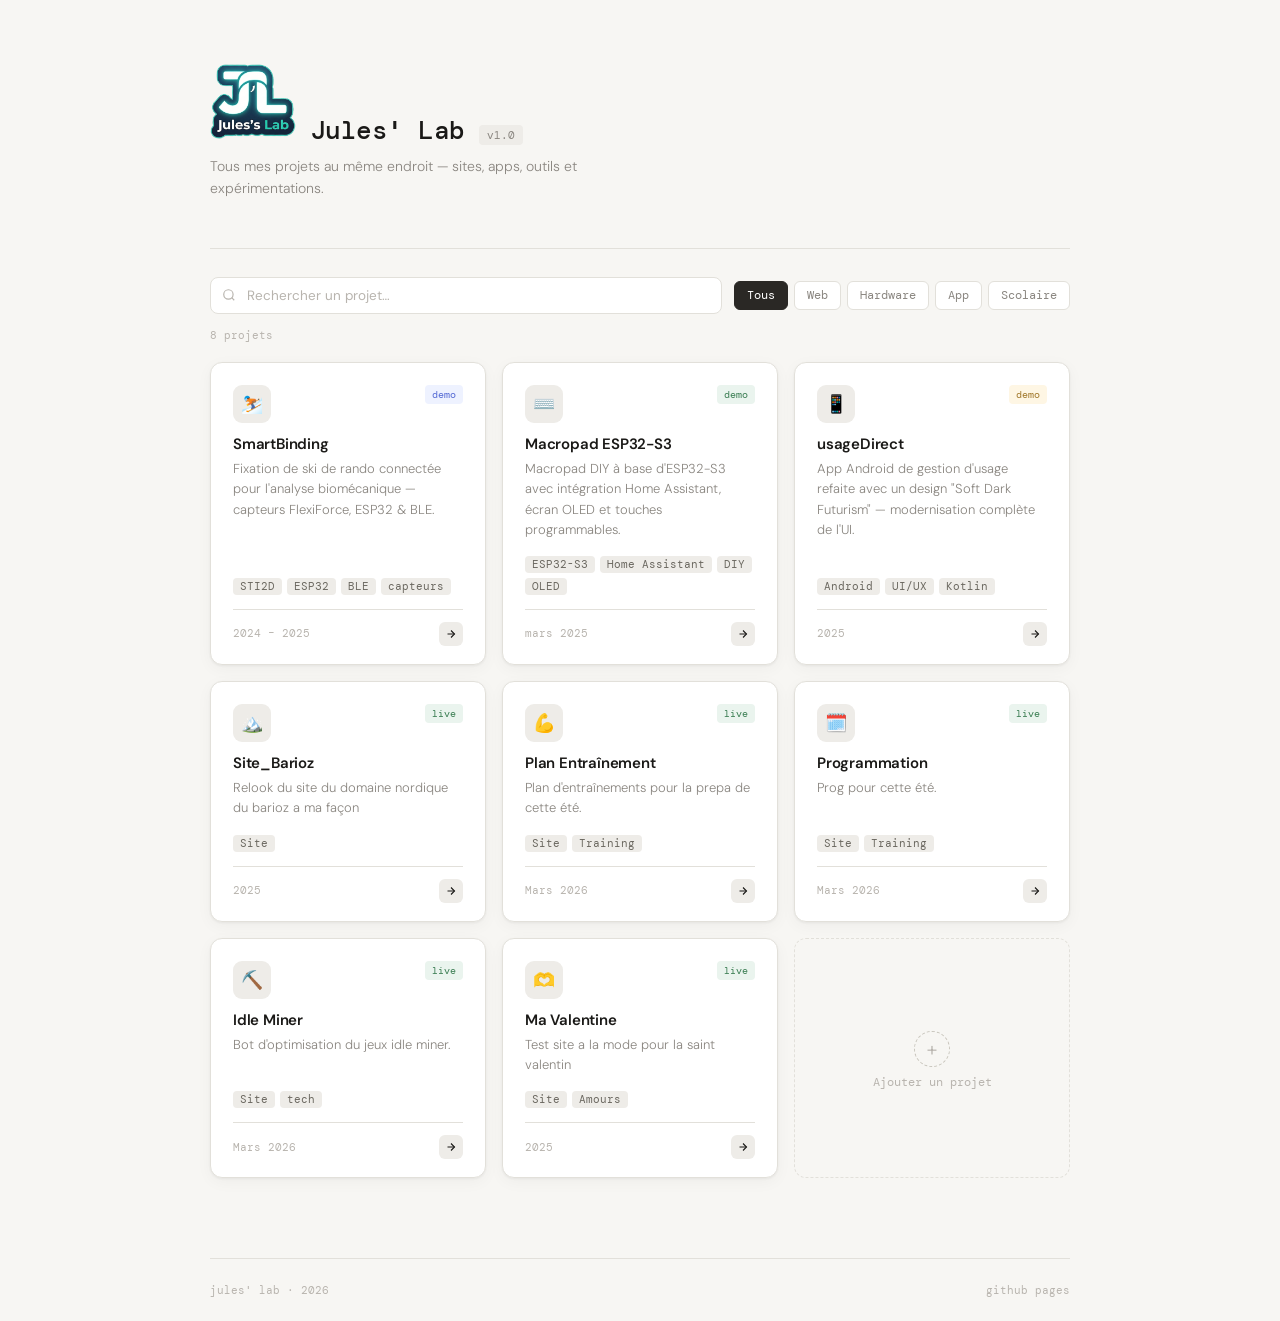
==== index.html @ f03b9541 "Update project cards in index.html" ====
<!DOCTYPE html>
<html lang="fr">
<head>
  <meta charset="UTF-8" />
  <meta name="viewport" content="width=device-width, initial-scale=1.0" />
  <title>Jules' Lab</title>
  <link rel="icon" type="image/png" href="logo3.png" />
  <link rel="preconnect" href="https://fonts.googleapis.com" />
  <link href="https://fonts.googleapis.com/css2?family=DM+Mono:ital,wght@0,300;0,400;0,500;1,300&family=DM+Sans:wght@300;400;500;600&display=swap" rel="stylesheet" />
  <style>
    *, *::before, *::after { box-sizing: border-box; margin: 0; padding: 0; }

    :root {
      --bg: #f7f6f3;
      --surface: #ffffff;
      --border: #e2e0da;
      --border-hover: #c8c5bc;
      --text: #1a1917;
      --text-muted: #8a8680;
      --text-light: #b8b4ae;
      --accent: #2a2825;
      --tag-bg: #eeece8;
      --tag-text: #6b6860;
      --shadow: 0 1px 3px rgba(0,0,0,0.06), 0 4px 16px rgba(0,0,0,0.04);
      --shadow-hover: 0 2px 8px rgba(0,0,0,0.08), 0 12px 32px rgba(0,0,0,0.08);
      --radius: 12px;
    }

    body {
      font-family: 'DM Sans', sans-serif;
      background: var(--bg);
      color: var(--text);
      min-height: 100vh;
      padding: 0 24px;
    }

    /* ── HEADER ── */
    header {
      max-width: 860px;
      margin: 0 auto;
      padding: 64px 0 48px;
      display: flex;
      flex-direction: column;
      gap: 8px;
      border-bottom: 1px solid var(--border);
    }

    .header-top {
      display: flex;
      align-items: baseline;
      gap: 14px;
    }

    h1 {
      font-family: 'DM Mono', monospace;
      font-size: 26px;
      font-weight: 500;
      letter-spacing: -0.5px;
      color: var(--text);
    }

    .header-badge {
      font-family: 'DM Mono', monospace;
      font-size: 11px;
      color: var(--text-muted);
      background: var(--tag-bg);
      padding: 3px 8px;
      border-radius: 4px;
      font-weight: 400;
    }

    .header-desc {
      font-size: 14px;
      color: var(--text-muted);
      font-weight: 300;
      line-height: 1.6;
      max-width: 420px;
    }

    /* ── SEARCH / FILTER ── */
    .controls {
      max-width: 860px;
      margin: 0 auto;
      padding: 28px 0 0;
      display: flex;
      gap: 12px;
      align-items: center;
      flex-wrap: wrap;
    }

    .search-wrap {
      position: relative;
      flex: 1;
      min-width: 200px;
    }

    .search-wrap svg {
      position: absolute;
      left: 12px;
      top: 50%;
      transform: translateY(-50%);
      color: var(--text-light);
    }

    input[type="search"] {
      width: 100%;
      padding: 9px 12px 9px 36px;
      border: 1px solid var(--border);
      border-radius: 8px;
      background: var(--surface);
      font-family: 'DM Sans', sans-serif;
      font-size: 13.5px;
      color: var(--text);
      outline: none;
      transition: border-color 0.15s;
    }

    input[type="search"]:focus { border-color: var(--border-hover); }
    input[type="search"]::placeholder { color: var(--text-light); }

    .filters {
      display: flex;
      gap: 6px;
      flex-wrap: wrap;
    }

    .filter-btn {
      font-family: 'DM Mono', monospace;
      font-size: 11.5px;
      padding: 6px 12px;
      border: 1px solid var(--border);
      border-radius: 6px;
      background: var(--surface);
      color: var(--text-muted);
      cursor: pointer;
      transition: all 0.15s;
      white-space: nowrap;
    }

    .filter-btn:hover { border-color: var(--border-hover); color: var(--text); }
    .filter-btn.active { background: var(--accent); border-color: var(--accent); color: #fff; }

    /* ── STATS BAR ── */
    .stats {
      max-width: 860px;
      margin: 0 auto;
      padding: 14px 0 20px;
      display: flex;
      align-items: center;
      gap: 6px;
    }

    .stats-count {
      font-family: 'DM Mono', monospace;
      font-size: 11px;
      color: var(--text-light);
    }

    /* ── GRID ── */
    .grid {
      max-width: 860px;
      margin: 0 auto;
      display: grid;
      grid-template-columns: repeat(auto-fill, minmax(260px, 1fr));
      gap: 16px;
      padding-bottom: 80px;
    }

    /* ── CARD ── */
    .card {
      background: var(--surface);
      border: 1px solid var(--border);
      border-radius: var(--radius);
      padding: 22px 22px 18px;
      display: flex;
      flex-direction: column;
      gap: 0;
      box-shadow: var(--shadow);
      transition: box-shadow 0.2s, border-color 0.2s, transform 0.2s;
      cursor: pointer;
      text-decoration: none;
      color: inherit;
      position: relative;
      overflow: hidden;
    }

    .card:hover {
      box-shadow: var(--shadow-hover);
      border-color: var(--border-hover);
      transform: translateY(-2px);
    }

    .card.wip { opacity: 0.72; }

    .card-header {
      display: flex;
      align-items: flex-start;
      justify-content: space-between;
      margin-bottom: 12px;
    }

    .card-icon {
      width: 38px;
      height: 38px;
      border-radius: 9px;
      background: var(--tag-bg);
      display: flex;
      align-items: center;
      justify-content: center;
      font-size: 18px;
      flex-shrink: 0;
    }

    .card-status {
      font-family: 'DM Mono', monospace;
      font-size: 10px;
      padding: 3px 7px;
      border-radius: 4px;
      font-weight: 400;
    }

    .status-live   { background: #eaf4ee; color: #3a7d52; }
    .status-wip    { background: #fef6e4; color: #a0772a; }
    .status-demo   { background: #eef2ff; color: #5469d4; }

    .card-title {
      font-size: 15px;
      font-weight: 600;
      letter-spacing: -0.2px;
      margin-bottom: 5px;
      line-height: 1.3;
    }

    .card-desc {
      font-size: 13px;
      color: var(--text-muted);
      line-height: 1.55;
      font-weight: 300;
      flex: 1;
      margin-bottom: 16px;
    }

    .card-tags {
      display: flex;
      flex-wrap: wrap;
      gap: 5px;
      margin-bottom: 14px;
    }

    .tag {
      font-family: 'DM Mono', monospace;
      font-size: 10.5px;
      background: var(--tag-bg);
      color: var(--tag-text);
      padding: 2px 7px;
      border-radius: 4px;
    }

    .card-footer {
      display: flex;
      align-items: center;
      justify-content: space-between;
      padding-top: 12px;
      border-top: 1px solid var(--border);
    }

    .card-date {
      font-family: 'DM Mono', monospace;
      font-size: 10.5px;
      color: var(--text-light);
    }

    .card-arrow {
      width: 24px;
      height: 24px;
      border-radius: 6px;
      background: var(--tag-bg);
      display: flex;
      align-items: center;
      justify-content: center;
      transition: background 0.15s;
    }

    .card:hover .card-arrow { background: var(--accent); }
    .card:hover .card-arrow svg { color: #fff; }

    /* ── ADD CARD ── */
    .card-add {
      border: 1.5px dashed var(--border);
      background: transparent;
      box-shadow: none;
      align-items: center;
      justify-content: center;
      gap: 8px;
      min-height: 160px;
      opacity: 0.7;
      cursor: default;
    }

    .card-add:hover {
      border-color: var(--border-hover);
      transform: none;
      box-shadow: none;
      opacity: 1;
    }

    .card-add-icon {
      width: 36px;
      height: 36px;
      border-radius: 50%;
      border: 1.5px dashed var(--border-hover);
      display: flex;
      align-items: center;
      justify-content: center;
      color: var(--text-light);
      font-size: 20px;
      font-weight: 300;
    }

    .card-add-label {
      font-family: 'DM Mono', monospace;
      font-size: 11.5px;
      color: var(--text-light);
    }

    /* ── EMPTY STATE ── */
    .empty {
      grid-column: 1/-1;
      text-align: center;
      padding: 60px 0;
      color: var(--text-light);
      font-size: 13px;
      font-family: 'DM Mono', monospace;
    }

    /* ── FOOTER ── */
    footer {
      max-width: 860px;
      margin: 0 auto;
      padding: 24px 0;
      border-top: 1px solid var(--border);
      display: flex;
      align-items: center;
      justify-content: space-between;
    }

    .footer-text {
      font-family: 'DM Mono', monospace;
      font-size: 11px;
      color: var(--text-light);
    }

    /* ── RESPONSIVE ── */
    @media (max-width: 520px) {
      body { padding: 0 16px; }
      header { padding: 40px 0 32px; }
      h1 { font-size: 22px; }
      .grid { grid-template-columns: 1fr; }
    }

    /* ── ANIMATIONS ── */
    .card { animation: fadeUp 0.3s ease both; }
    @keyframes fadeUp {
      from { opacity: 0; transform: translateY(10px); }
      to   { opacity: 1; transform: translateY(0); }
    }

    .hidden { display: none !important; }
  </style>
</head>
<body>

<header>
  <div class="header-top">
  <img src="logo3.png" alt="" height="75" style="display:block;" />
  <h1>Jules' Lab</h1>
  <span class="header-badge">v1.0</span>
</div>
  <p class="header-desc">Tous mes projets au même endroit — sites, apps, outils et expérimentations.</p>
</header>

<div class="controls">
  <div class="search-wrap">
    <svg width="14" height="14" fill="none" stroke="currentColor" stroke-width="2" viewBox="0 0 24 24">
      <circle cx="11" cy="11" r="8"/><line x1="21" y1="21" x2="16.65" y2="16.65"/>
    </svg>
    <input type="search" id="searchInput" placeholder="Rechercher un projet…" />
  </div>
  <div class="filters">
    <button class="filter-btn active" data-filter="all">Tous</button>
    <button class="filter-btn" data-filter="web">Web</button>
    <button class="filter-btn" data-filter="hardware">Hardware</button>
    <button class="filter-btn" data-filter="app">App</button>
    <button class="filter-btn" data-filter="scolaire">Scolaire</button>
  </div>
</div>

<div class="stats">
  <span class="stats-count" id="statsCount"></span>
</div>

<div class="grid" id="grid">

  <!-- ═══════════════════════════════════════════════
       PROJETS — pour en ajouter un, copie un bloc
       .card et modifie les infos. C'est tout !
       ═══════════════════════════════════════════════ -->

  <!--
    TEMPLATE À COPIER :

    <a class="card" href="URL_DU_SITE" target="_blank" rel="noopener"
       data-tags="web,app,hardware,scolaire" data-title="Nom du projet">
      <div class="card-header">
        <div class="card-icon">🔧</div>
        <span class="card-status status-live">live</span>
      </span>  ← status-live | status-wip | status-demo
      </div>
      <div class="card-title">Nom du projet</div>
      <div class="card-desc">Description courte du projet.</div>
      <div class="card-tags">
        <span class="tag">tag1</span>
        <span class="tag">tag2</span>
      </div>
      <div class="card-footer">
        <span class="card-date">mars 2025</span>
        <span class="card-arrow">
          <svg width="12" height="12" fill="none" stroke="currentColor" stroke-width="2.2" viewBox="0 0 24 24">
            <line x1="5" y1="12" x2="19" y2="12"/>
            <polyline points="12 5 19 12 12 19"/>
          </svg>
        </span>
      </div>
    </a>
  -->

  <!-- PROJET 1 : SmartBinding -->
  <a class="card" href="#" target="_blank" rel="noopener"
     data-tags="scolaire,hardware" data-title="SmartBinding">
    <div class="card-header">
      <div class="card-icon">⛷️</div>
      <span class="card-status status-demo">demo</span>
    </div>
    <div class="card-title">SmartBinding</div>
    <div class="card-desc">Fixation de ski de rando connectée pour l'analyse biomécanique — capteurs FlexiForce, ESP32 & BLE.</div>
    <div class="card-tags">
      <span class="tag">STI2D</span>
      <span class="tag">ESP32</span>
      <span class="tag">BLE</span>
      <span class="tag">capteurs</span>
    </div>
    <div class="card-footer">
      <span class="card-date">2024 – 2025</span>
      <span class="card-arrow">
        <svg width="12" height="12" fill="none" stroke="currentColor" stroke-width="2.2" viewBox="0 0 24 24">
          <line x1="5" y1="12" x2="19" y2="12"/>
          <polyline points="12 5 19 12 12 19"/>
        </svg>
      </span>
    </div>
  </a>

  <!-- PROJET 2 : Macropad ESP32 -->
  <a class="card" href="#" target="_blank" rel="noopener"
     data-tags="hardware" data-title="Macropad ESP32">
    <div class="card-header">
      <div class="card-icon">⌨️</div>
      <span class="card-status status-live">demo</span>
    </div>
    <div class="card-title">Macropad ESP32-S3</div>
    <div class="card-desc">Macropad DIY à base d'ESP32-S3 avec intégration Home Assistant, écran OLED et touches programmables.</div>
    <div class="card-tags">
      <span class="tag">ESP32-S3</span>
      <span class="tag">Home Assistant</span>
      <span class="tag">DIY</span>
      <span class="tag">OLED</span>
    </div>
    <div class="card-footer">
      <span class="card-date">mars 2025</span>
      <span class="card-arrow">
        <svg width="12" height="12" fill="none" stroke="currentColor" stroke-width="2.2" viewBox="0 0 24 24">
          <line x1="5" y1="12" x2="19" y2="12"/>
          <polyline points="12 5 19 12 12 19"/>
        </svg>
      </span>
    </div>
  </a>

  <!-- PROJET 3 : usageDirect -->
  <a class="card" href="#" target="_blank" rel="noopener"
     data-tags="app" data-title="usageDirect">
    <div class="card-header">
      <div class="card-icon">📱</div>
      <span class="card-status status-wip">demo</span>
    </div>
    <div class="card-title">usageDirect</div>
    <div class="card-desc">App Android de gestion d'usage refaite avec un design "Soft Dark Futurism" — modernisation complète de l'UI.</div>
    <div class="card-tags">
      <span class="tag">Android</span>
      <span class="tag">UI/UX</span>
      <span class="tag">Kotlin</span>
    </div>
    <div class="card-footer">
      <span class="card-date">2025</span>
      <span class="card-arrow">
        <svg width="12" height="12" fill="none" stroke="currentColor" stroke-width="2.2" viewBox="0 0 24 24">
          <line x1="5" y1="12" x2="19" y2="12"/>
          <polyline points="12 5 19 12 12 19"/>
        </svg>
      </span>
    </div>
  </a>

  <a class="card" href="Barioz/index.html" target="_blank" rel="noopener"
   data-tags="web" data-title="Site_Barioz">
  <div class="card-header">
    <div class="card-icon">🏔️​</div>
    <span class="card-status status-live">live</span>
  </div>
  <div class="card-title">Site_Barioz</div>
  <div class="card-desc">Relook du site du domaine nordique du barioz a ma façon</div>
  <div class="card-tags">
    <span class="tag">Site</span>
  </div>
  <div class="card-footer">
    <span class="card-date">2025</span>
    <span class="card-arrow">
      <svg width="12" height="12" fill="none" stroke="currentColor" stroke-width="2.2" viewBox="0 0 24 24">
        <line x1="5" y1="12" x2="19" y2="12"/>
        <polyline points="12 5 19 12 12 19"/>
      </svg>
    </span>
  </div>
</a>

  <a class="card" href="Training/training_app_full(1).html" target="_blank" rel="noopener"
       data-tags="web" data-title="Plan Entraînement">
      <div class="card-header">
        <div class="card-icon">💪</div>
        <span class="card-status status-live">live</span>
      </div>
      <div class="card-title">Plan Entraînement</div>
      <div class="card-desc">Plan d'entraînements pour la prepa de cette été.</div>
      <div class="card-tags">
        <span class="tag">Site</span>
        <span class="tag">Training</span>
      </div>
      <div class="card-footer">
        <span class="card-date">Mars 2026</span>
        <span class="card-arrow">
          <svg width="12" height="12" fill="none" stroke="currentColor" stroke-width="2.2" viewBox="0 0 24 24">
            <line x1="5" y1="12" x2="19" y2="12"/>
            <polyline points="12 5 19 12 12 19"/>
          </svg>
        </span>
      </div>
    </a>

  <a class="card" href="Training/training-plan(1).jsx" target="_blank" rel="noopener"
       data-tags="web" data-title="Programmation">
      <div class="card-header">
        <div class="card-icon">🗓️</div>
        <span class="card-status status-live">live</span>
      </div>
      <div class="card-title">Programmation</div>
      <div class="card-desc">Prog pour cette été.</div>
      <div class="card-tags">
        <span class="tag">Site</span>
        <span class="tag">Training</span>
      </div>
      <div class="card-footer">
        <span class="card-date">Mars 2026</span>
        <span class="card-arrow">
          <svg width="12" height="12" fill="none" stroke="currentColor" stroke-width="2.2" viewBox="0 0 24 24">
            <line x1="5" y1="12" x2="19" y2="12"/>
            <polyline points="12 5 19 12 12 19"/>
          </svg>
        </span>
      </div>
    </a>
  
  <a class="card" href="Idle/Idle-miner" target="_blank" rel="noopener"
       data-tags="web" data-title="Idle-miner">
      <div class="card-header">
        <div class="card-icon">​⛏️</div>
        <span class="card-status status-live">live</span>
      </div>
      <div class="card-title">Idle Miner</div>
      <div class="card-desc">Bot d'optimisation du jeux idle miner.</div>
      <div class="card-tags">
        <span class="tag">Site</span>
        <span class="tag">tech</span>
      </div>
      <div class="card-footer">
        <span class="card-date">Mars 2026</span>
        <span class="card-arrow">
          <svg width="12" height="12" fill="none" stroke="currentColor" stroke-width="2.2" viewBox="0 0 24 24">
            <line x1="5" y1="12" x2="19" y2="12"/>
            <polyline points="12 5 19 12 12 19"/>
          </svg>
        </span>
      </div>
    </a>

  
  
  <a class="card" href="Ma-Valentine" target="_blank" rel="noopener"
       data-tags="web" data-title="Ma Valentine">
      <div class="card-header">
        <div class="card-icon">​🫶</div>
        <span class="card-status status-live">live</span>
      </div>
      <div class="card-title">Ma Valentine</div>
      <div class="card-desc">Test site a la mode pour la saint valentin</div>
      <div class="card-tags">
        <span class="tag">Site</span>
        <span class="tag">Amours</span>
      </div>
      <div class="card-footer">
        <span class="card-date">2025</span>
        <span class="card-arrow">
          <svg width="12" height="12" fill="none" stroke="currentColor" stroke-width="2.2" viewBox="0 0 24 24">
            <line x1="5" y1="12" x2="19" y2="12"/>
            <polyline points="12 5 19 12 12 19"/>
          </svg>
        </span>
      </div>
    </a>
  
  <!-- CARTE "AJOUTER UN PROJET" — ne pas supprimer -->
  <div class="card card-add" aria-hidden="true" id="addCard">
    <div class="card-add-icon">+</div>
    <span class="card-add-label">Ajouter un projet</span>
  </div>

</div>

<footer>
  <span class="footer-text">jules' lab · <span id="year"></span></span>
  <span class="footer-text">github pages</span>
</footer>

<script>
  // ── Année auto
  document.getElementById('year').textContent = new Date().getFullYear();

  // ── Récupère toutes les cartes projet (pas la carte "ajouter")
  const allCards = () => [...document.querySelectorAll('.card:not(.card-add)')];
  const statsEl  = document.getElementById('statsCount');
  const addCard  = document.getElementById('addCard');

  function updateStats(visible) {
    const total = allCards().length;
    statsEl.textContent = visible === total
      ? `${total} projet${total > 1 ? 's' : ''}`
      : `${visible} / ${total} projet${total > 1 ? 's' : ''}`;
  }

  function applyFilters() {
    const search     = document.getElementById('searchInput').value.toLowerCase().trim();
    const activeBtn  = document.querySelector('.filter-btn.active');
    const filter     = activeBtn ? activeBtn.dataset.filter : 'all';
    let visibleCount = 0;

    allCards().forEach(card => {
      const title = (card.dataset.title || '').toLowerCase();
      const desc  = (card.querySelector('.card-desc')?.textContent || '').toLowerCase();
      const tags  = (card.dataset.tags || '').toLowerCase();

      const matchSearch = !search || title.includes(search) || desc.includes(search) || tags.includes(search);
      const matchFilter = filter === 'all' || tags.includes(filter);

      if (matchSearch && matchFilter) {
        card.classList.remove('hidden');
        visibleCount++;
      } else {
        card.classList.add('hidden');
      }
    });

    // Affiche/cache la carte "ajouter" selon l'état des filtres
    addCard.classList.toggle('hidden', !!(search || filter !== 'all'));

    // Empty state
    let emptyEl = document.getElementById('emptyState');
    if (visibleCount === 0) {
      if (!emptyEl) {
        emptyEl = document.createElement('div');
        emptyEl.id = 'emptyState';
        emptyEl.className = 'empty';
        emptyEl.textContent = 'Aucun projet trouvé.';
        document.getElementById('grid').appendChild(emptyEl);
      }
    } else if (emptyEl) {
      emptyEl.remove();
    }

    updateStats(visibleCount);
  }

  // ── Event listeners
  document.getElementById('searchInput').addEventListener('input', applyFilters);

  document.querySelectorAll('.filter-btn').forEach(btn => {
    btn.addEventListener('click', () => {
      document.querySelectorAll('.filter-btn').forEach(b => b.classList.remove('active'));
      btn.classList.add('active');
      applyFilters();
    });
  });

  // ── Init
  applyFilters();
</script>

</body>
</html>
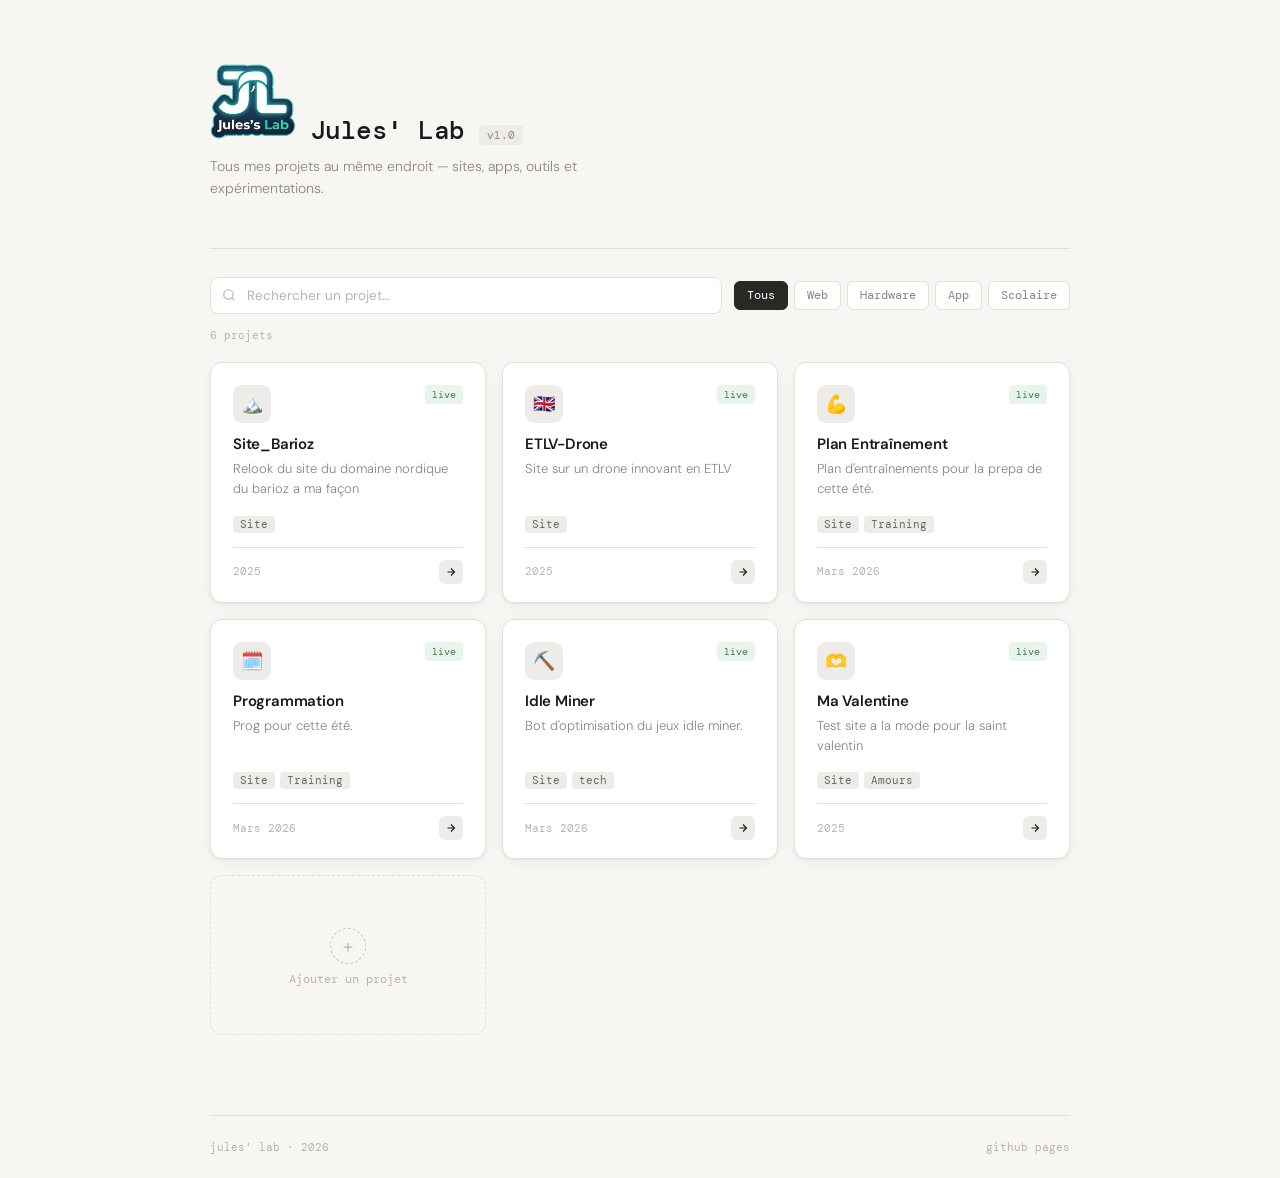
==== commit 554aed29: "Update index.html" ====
--- a/index.html
+++ b/index.html
@@ -435,83 +435,10 @@
   -->
 
   <!-- PROJET 1 : SmartBinding -->
-  <a class="card" href="#" target="_blank" rel="noopener"
-     data-tags="scolaire,hardware" data-title="SmartBinding">
-    <div class="card-header">
-      <div class="card-icon">⛷️</div>
-      <span class="card-status status-demo">demo</span>
-    </div>
-    <div class="card-title">SmartBinding</div>
-    <div class="card-desc">Fixation de ski de rando connectée pour l'analyse biomécanique — capteurs FlexiForce, ESP32 & BLE.</div>
-    <div class="card-tags">
-      <span class="tag">STI2D</span>
-      <span class="tag">ESP32</span>
-      <span class="tag">BLE</span>
-      <span class="tag">capteurs</span>
-    </div>
-    <div class="card-footer">
-      <span class="card-date">2024 – 2025</span>
-      <span class="card-arrow">
-        <svg width="12" height="12" fill="none" stroke="currentColor" stroke-width="2.2" viewBox="0 0 24 24">
-          <line x1="5" y1="12" x2="19" y2="12"/>
-          <polyline points="12 5 19 12 12 19"/>
-        </svg>
-      </span>
-    </div>
-  </a>
-
   <!-- PROJET 2 : Macropad ESP32 -->
-  <a class="card" href="#" target="_blank" rel="noopener"
-     data-tags="hardware" data-title="Macropad ESP32">
-    <div class="card-header">
-      <div class="card-icon">⌨️</div>
-      <span class="card-status status-live">demo</span>
-    </div>
-    <div class="card-title">Macropad ESP32-S3</div>
-    <div class="card-desc">Macropad DIY à base d'ESP32-S3 avec intégration Home Assistant, écran OLED et touches programmables.</div>
-    <div class="card-tags">
-      <span class="tag">ESP32-S3</span>
-      <span class="tag">Home Assistant</span>
-      <span class="tag">DIY</span>
-      <span class="tag">OLED</span>
-    </div>
-    <div class="card-footer">
-      <span class="card-date">mars 2025</span>
-      <span class="card-arrow">
-        <svg width="12" height="12" fill="none" stroke="currentColor" stroke-width="2.2" viewBox="0 0 24 24">
-          <line x1="5" y1="12" x2="19" y2="12"/>
-          <polyline points="12 5 19 12 12 19"/>
-        </svg>
-      </span>
-    </div>
-  </a>
-
   <!-- PROJET 3 : usageDirect -->
-  <a class="card" href="#" target="_blank" rel="noopener"
-     data-tags="app" data-title="usageDirect">
-    <div class="card-header">
-      <div class="card-icon">📱</div>
-      <span class="card-status status-wip">demo</span>
-    </div>
-    <div class="card-title">usageDirect</div>
-    <div class="card-desc">App Android de gestion d'usage refaite avec un design "Soft Dark Futurism" — modernisation complète de l'UI.</div>
-    <div class="card-tags">
-      <span class="tag">Android</span>
-      <span class="tag">UI/UX</span>
-      <span class="tag">Kotlin</span>
-    </div>
-    <div class="card-footer">
-      <span class="card-date">2025</span>
-      <span class="card-arrow">
-        <svg width="12" height="12" fill="none" stroke="currentColor" stroke-width="2.2" viewBox="0 0 24 24">
-          <line x1="5" y1="12" x2="19" y2="12"/>
-          <polyline points="12 5 19 12 12 19"/>
-        </svg>
-      </span>
-    </div>
-  </a>
-
-  <a class="card" href="Barioz/index.html" target="_blank" rel="noopener"
+  
+   <a class="card" href="Barioz/index.html" target="_blank" rel="noopener"
    data-tags="web" data-title="Site_Barioz">
   <div class="card-header">
     <div class="card-icon">🏔️​</div>
@@ -519,6 +446,28 @@
   </div>
   <div class="card-title">Site_Barioz</div>
   <div class="card-desc">Relook du site du domaine nordique du barioz a ma façon</div>
+  <div class="card-tags">
+    <span class="tag">Site</span>
+  </div>
+  <div class="card-footer">
+    <span class="card-date">2025</span>
+    <span class="card-arrow">
+      <svg width="12" height="12" fill="none" stroke="currentColor" stroke-width="2.2" viewBox="0 0 24 24">
+        <line x1="5" y1="12" x2="19" y2="12"/>
+        <polyline points="12 5 19 12 12 19"/>
+      </svg>
+    </span>
+  </div>
+</a>
+
+  <a class="card" href="ETLV/index.html" target="_blank" rel="noopener"
+   data-tags="web" data-title="ETLV-Drone">
+  <div class="card-header">
+    <div class="card-icon">🇬🇧​</div>
+    <span class="card-status status-live">live</span>
+  </div>
+  <div class="card-title">ETLV-Drone</div>
+  <div class="card-desc">Site sur un drone innovant en ETLV</div>
   <div class="card-tags">
     <span class="tag">Site</span>
   </div>
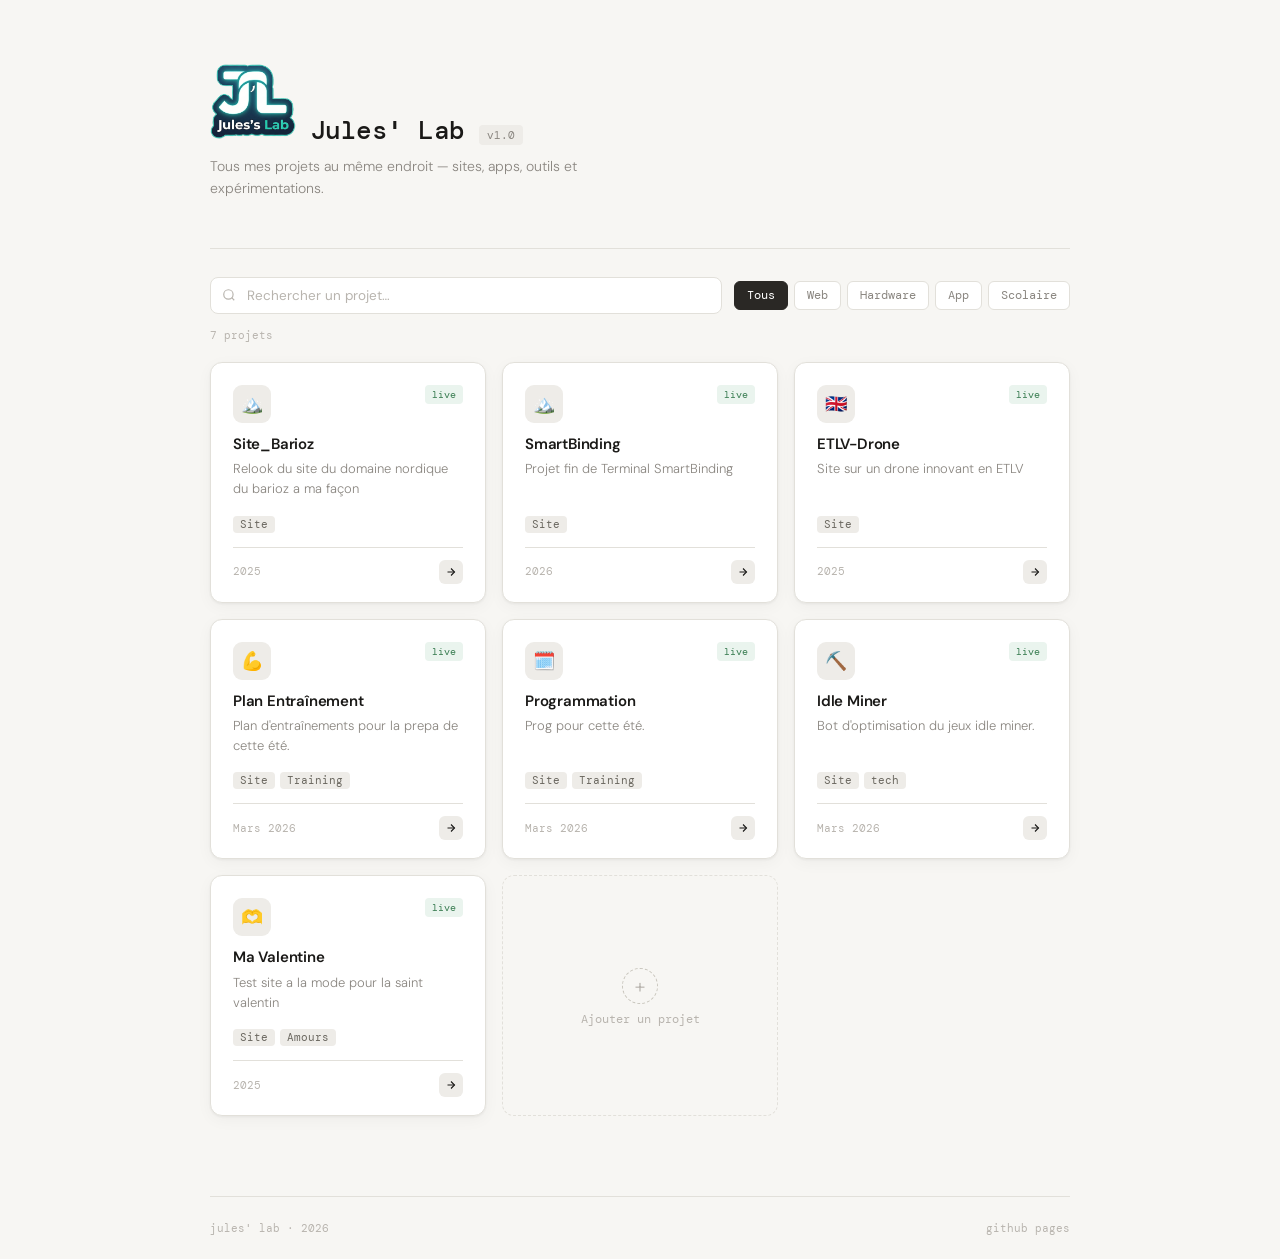
==== commit f3def2d9: "Add SmartBinding project card to index.html Added a new card for the SmartBinding project with relev" ====
--- a/index.html
+++ b/index.html
@@ -459,7 +459,31 @@
     </span>
   </div>
 </a>
-
+  
+
+<a class="card" href="SmartBinding/SmartBinding.html" target="_blank" rel="noopener"
+   data-tags="web" data-title="SmartBinding">
+  <div class="card-header">
+    <div class="card-icon">🏔️​</div>
+    <span class="card-status status-live">live</span>
+  </div>
+  <div class="card-title">SmartBinding</div>
+  <div class="card-desc">Projet fin de Terminal SmartBinding</div>
+  <div class="card-tags">
+    <span class="tag">Site</span>
+  </div>
+  <div class="card-footer">
+    <span class="card-date">2026</span>
+    <span class="card-arrow">
+      <svg width="12" height="12" fill="none" stroke="currentColor" stroke-width="2.2" viewBox="0 0 24 24">
+        <line x1="5" y1="12" x2="19" y2="12"/>
+        <polyline points="12 5 19 12 12 19"/>
+      </svg>
+    </span>
+  </div>
+</a>
+  
+  
   <a class="card" href="ETLV/index.html" target="_blank" rel="noopener"
    data-tags="web" data-title="ETLV-Drone">
   <div class="card-header">
@@ -482,7 +506,7 @@
   </div>
 </a>
 
-  <a class="card" href="Training/training_app_full(1).html" target="_blank" rel="noopener"
+  <a class="card" href="Training/index.html" target="_blank" rel="noopener"
        data-tags="web" data-title="Plan Entraînement">
       <div class="card-header">
         <div class="card-icon">💪</div>
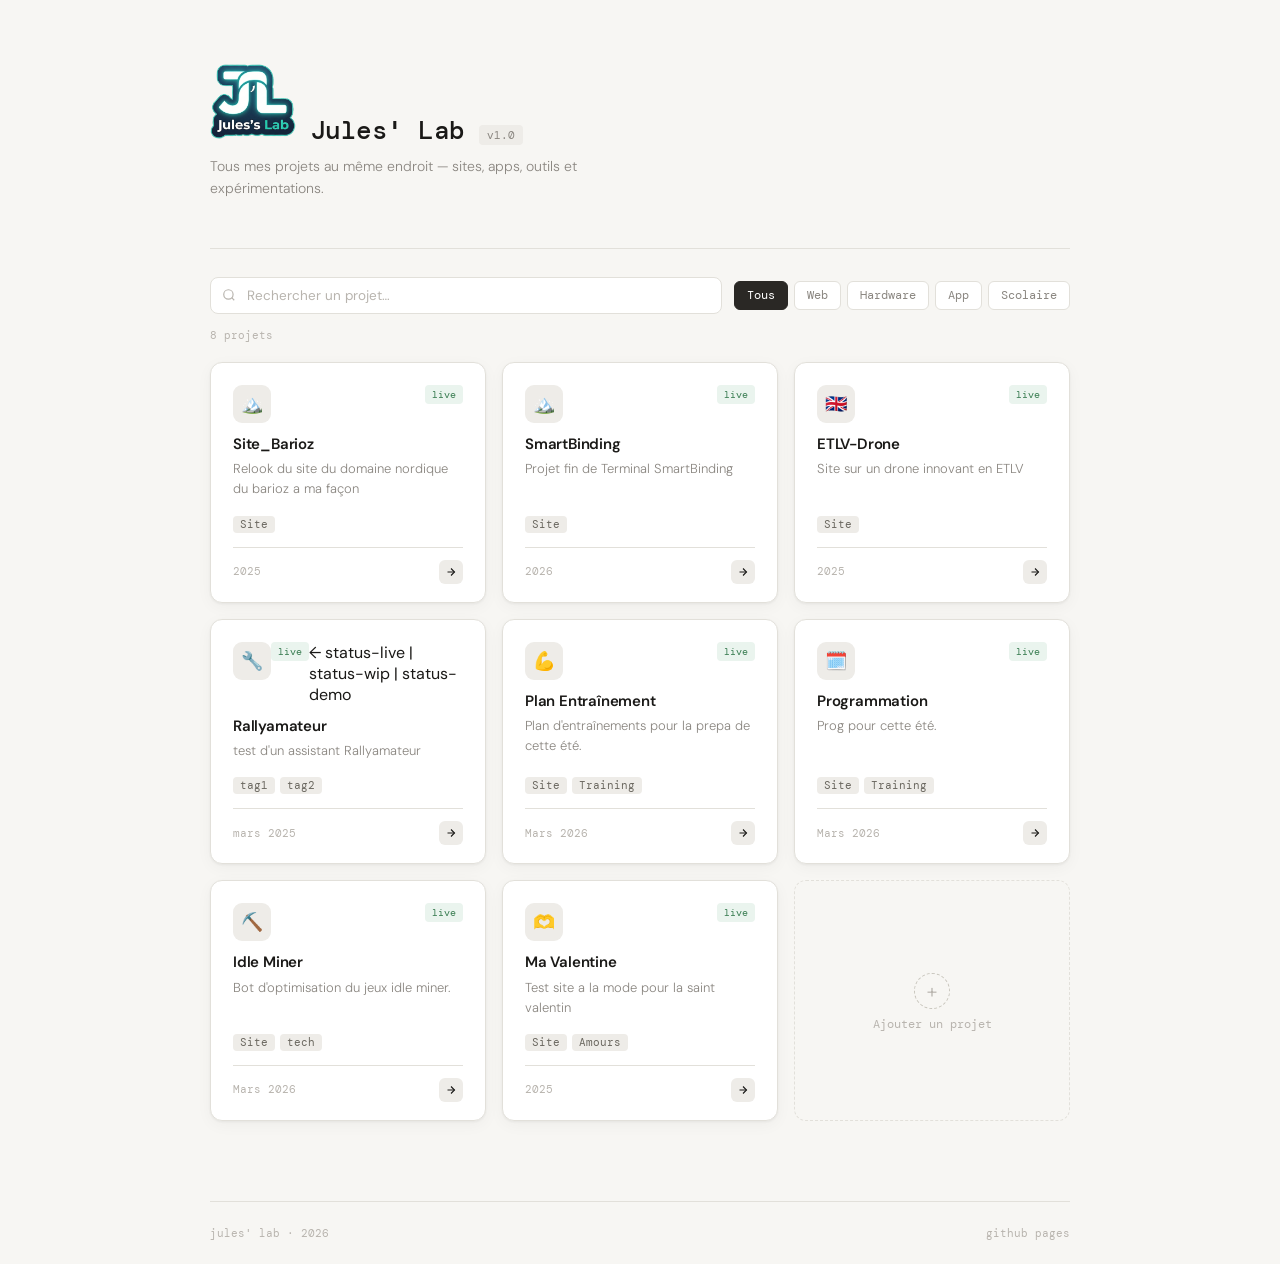
==== commit eee47fb6: "Update index.html" ====
--- a/index.html
+++ b/index.html
@@ -461,7 +461,7 @@
 </a>
   
 
-<a class="card" href="SmartBinding/SmartBinding.html" target="_blank" rel="noopener"
+<a class="card" href="SmartBinding/index.html" target="_blank" rel="noopener"
    data-tags="web" data-title="SmartBinding">
   <div class="card-header">
     <div class="card-icon">🏔️​</div>
@@ -505,6 +505,34 @@
     </span>
   </div>
 </a>
+
+
+
+    <a class="card" href="Rally/index.html" target="_blank" rel="noopener"
+       data-tags="web,app" data-title="Rallyamateur">
+      <div class="card-header">
+        <div class="card-icon">🔧</div>
+        <span class="card-status status-live">live</span>
+      </span>  ← status-live | status-wip | status-demo
+      </div>
+      <div class="card-title">Rallyamateur</div>
+      <div class="card-desc">test d'un assistant Rallyamateur</div>
+      <div class="card-tags">
+        <span class="tag">tag1</span>
+        <span class="tag">tag2</span>
+      </div>
+      <div class="card-footer">
+        <span class="card-date">mars 2025</span>
+        <span class="card-arrow">
+          <svg width="12" height="12" fill="none" stroke="currentColor" stroke-width="2.2" viewBox="0 0 24 24">
+            <line x1="5" y1="12" x2="19" y2="12"/>
+            <polyline points="12 5 19 12 12 19"/>
+          </svg>
+        </span>
+      </div>
+    </a>
+
+
 
   <a class="card" href="Training/index.html" target="_blank" rel="noopener"
        data-tags="web" data-title="Plan Entraînement">
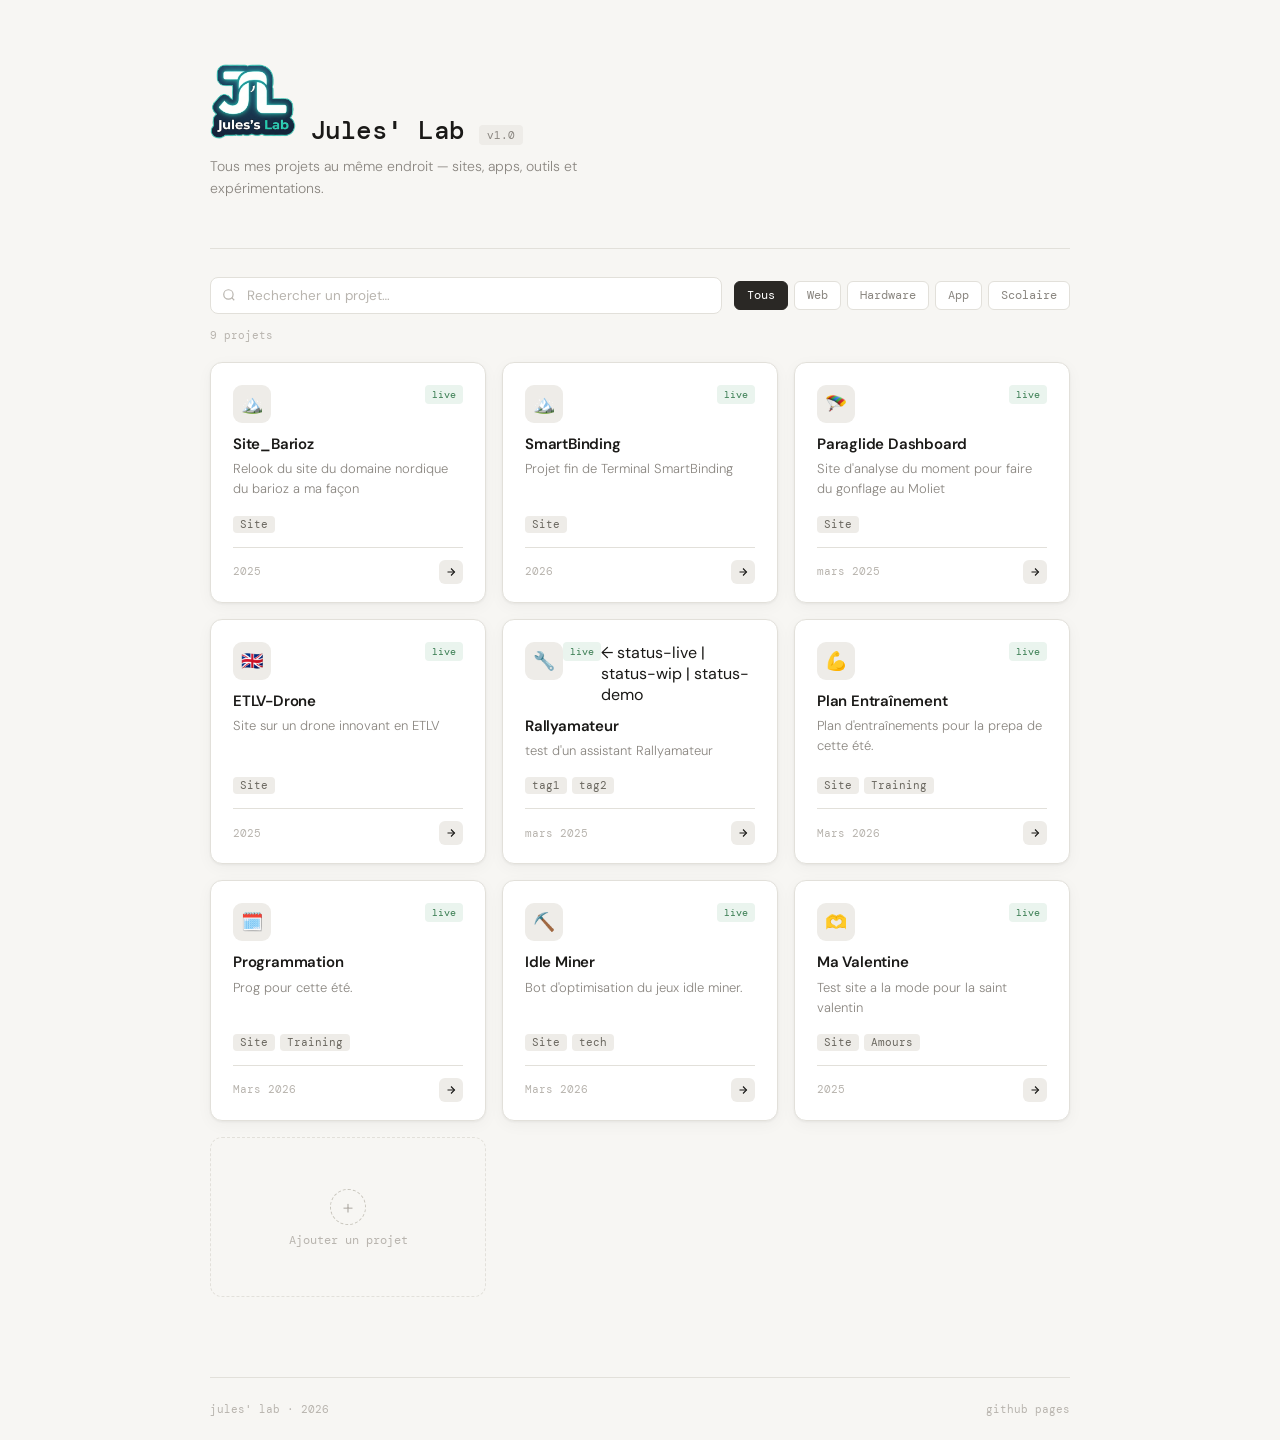
==== commit 955e958a: "Update index.html" ====
--- a/index.html
+++ b/index.html
@@ -483,7 +483,31 @@
   </div>
 </a>
   
-  
+
+<a class="card" href="parapente/index.html" target="_blank" rel="noopener"
+       data-tags="web" data-title="Paraglide Dashboard">
+      <div class="card-header">
+        <div class="card-icon">🪂</div>
+        <span class="card-status status-live">live</span>
+      </span> 
+      </div>
+      <div class="card-title">Paraglide Dashboard</div>
+      <div class="card-desc">Site d'analyse du moment pour faire du gonflage au Moliet</div>
+      <div class="card-tags">
+        <span class="tag">Site</span>
+      </div>
+      <div class="card-footer">
+        <span class="card-date">mars 2025</span>
+        <span class="card-arrow">
+          <svg width="12" height="12" fill="none" stroke="currentColor" stroke-width="2.2" viewBox="0 0 24 24">
+            <line x1="5" y1="12" x2="19" y2="12"/>
+            <polyline points="12 5 19 12 12 19"/>
+          </svg>
+        </span>
+      </div>
+    </a>
+
+
   <a class="card" href="ETLV/index.html" target="_blank" rel="noopener"
    data-tags="web" data-title="ETLV-Drone">
   <div class="card-header">
